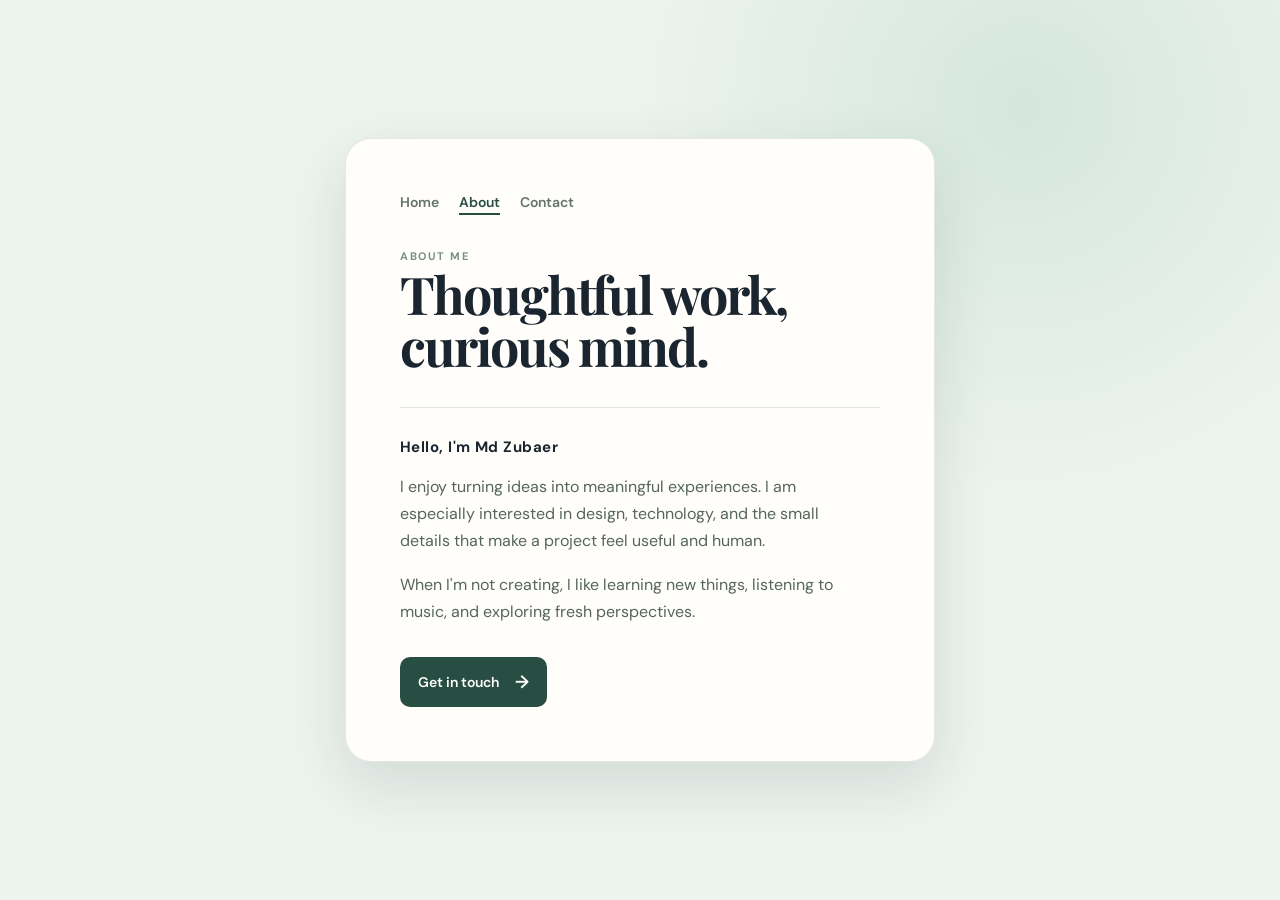
==== about.html @ 50d05885 "added about and contact page" ====
<!DOCTYPE html>
<html lang="en">
  <head>
    <meta charset="UTF-8" />
    <meta name="viewport" content="width=device-width, initial-scale=1.0" />
    <title>About | Md Zubaer</title>
    <link rel="preconnect" href="https://fonts.googleapis.com" />
    <link rel="preconnect" href="https://fonts.gstatic.com" crossorigin />
    <link href="https://fonts.googleapis.com/css2?family=DM+Sans:wght@400;500;600;700&family=Playfair+Display:wght@600;700&display=swap" rel="stylesheet" />
    <link rel="stylesheet" href="style.css" />
  </head>
  <body>
    <main class="profile-card page-card">
      <nav class="site-nav" aria-label="Primary navigation">
        <a href="index.html">Home</a>
        <a class="active" href="about.html" aria-current="page">About</a>
        <a href="contact.html">Contact</a>
      </nav>
      <p class="eyebrow">ABOUT ME</p>
      <h1>Thoughtful work,<br />curious mind.</h1>
      <div class="line"></div>
      <section class="content-section">
        <h2>Hello, I'm Md Zubaer</h2>
        <p>I enjoy turning ideas into meaningful experiences. I am especially interested in design, technology, and the small details that make a project feel useful and human.</p>
        <p>When I'm not creating, I like learning new things, listening to music, and exploring fresh perspectives.</p>
      </section>
      <a class="button-link" href="contact.html">Get in touch <span>&rarr;</span></a>
    </main>
  </body>
</html>
---- style.css ----
:root { color: #1b2530; background: #edf3ef; font-family: "DM Sans", sans-serif; }
* { box-sizing: border-box; }
body { min-height: 100vh; margin: 0; display: grid; place-items: center; padding: 24px; background: radial-gradient(circle at 80% 12%, #d4e7dd 0, transparent 30%), #edf3ef; }
.profile-card { width: min(100%, 590px); padding: clamp(30px, 7vw, 54px); background: #fffefa; border: 1px solid rgba(38, 67, 58, .12); border-radius: 26px; box-shadow: 0 22px 60px rgba(28, 52, 43, .13); }
.site-nav { display: flex; gap: 20px; margin-bottom: 38px; }
.site-nav a { color: #64746c; font-size: 14px; font-weight: 600; text-decoration: none; transition: color .2s; }
.site-nav a:hover, .site-nav a.active { color: #284d43; }
.site-nav a.active { text-decoration: underline; text-decoration-thickness: 2px; text-underline-offset: 6px; }
.intro { display: flex; align-items: center; gap: 22px; }
.avatar { width: 90px; height: 90px; display: grid; place-items: center; flex: 0 0 auto; border-radius: 50%; color: #fffefa; background: #284d43; font: 700 42px "Playfair Display", serif; box-shadow: inset 0 0 0 7px #dceae1; }
.eyebrow { margin: 0 0 5px; letter-spacing: .14em; font-size: 11px; font-weight: 700; color: #789087; }
h1 { margin: 0; font: 700 clamp(38px, 9vw, 52px)/1 "Playfair Display", serif; letter-spacing: -.04em; }
.role { margin: 8px 0 0; color: #64746c; font-size: 15px; }
.line { height: 1px; margin: 35px 0 29px; background: #dbe4df; }
h2 { margin: 0 0 10px; font-size: 15px; letter-spacing: .03em; }
.about p { max-width: 470px; margin: 0; color: #56655e; line-height: 1.7; }
.details { display: grid; gap: 15px; margin: 29px 0 32px; padding: 22px 0; border-block: 1px solid #e3eae6; }
.details div { display: grid; grid-template-columns: 110px 1fr; gap: 12px; }
.details span { color: #829089; font-size: 13px; }.details strong { font-size: 14px; font-weight: 600; }
button { display: inline-flex; align-items: center; gap: 16px; padding: 13px 18px; border: 0; border-radius: 10px; color: #fffefa; background: #284d43; font: 600 14px "DM Sans", sans-serif; cursor: pointer; transition: transform .2s, background .2s; }
button:hover { background: #193c32; transform: translateY(-2px); } button span { font-size: 18px; }
.button-link { display: inline-flex; align-items: center; gap: 16px; padding: 13px 18px; border-radius: 10px; color: #fffefa; background: #284d43; font-size: 14px; font-weight: 600; text-decoration: none; transition: transform .2s, background .2s; }
.button-link:hover { background: #193c32; transform: translateY(-2px); }.button-link span { font-size: 18px; }
.status { min-height: 20px; margin: 13px 0 0; color: #477063; font-size: 13px; }
.page-card h1 { max-width: 500px; }
.content-section { max-width: 470px; margin-bottom: 32px; }
.content-section p { color: #56655e; line-height: 1.7; }
form { display: grid; gap: 9px; margin-top: 25px; }
label { color: #56655e; font-size: 13px; font-weight: 600; }
input, textarea { width: 100%; padding: 11px 12px; border: 1px solid #dbe4df; border-radius: 8px; color: #1b2530; background: #fffefa; font: inherit; resize: vertical; }
input:focus, textarea:focus { outline: 2px solid #b7d4c5; border-color: #789087; }
form button { justify-self: start; margin-top: 7px; }
@media (max-width: 430px) { .intro { align-items: flex-start; gap: 15px; }.avatar { width: 70px; height: 70px; font-size: 32px; }.details div { grid-template-columns: 1fr; gap: 4px; } }
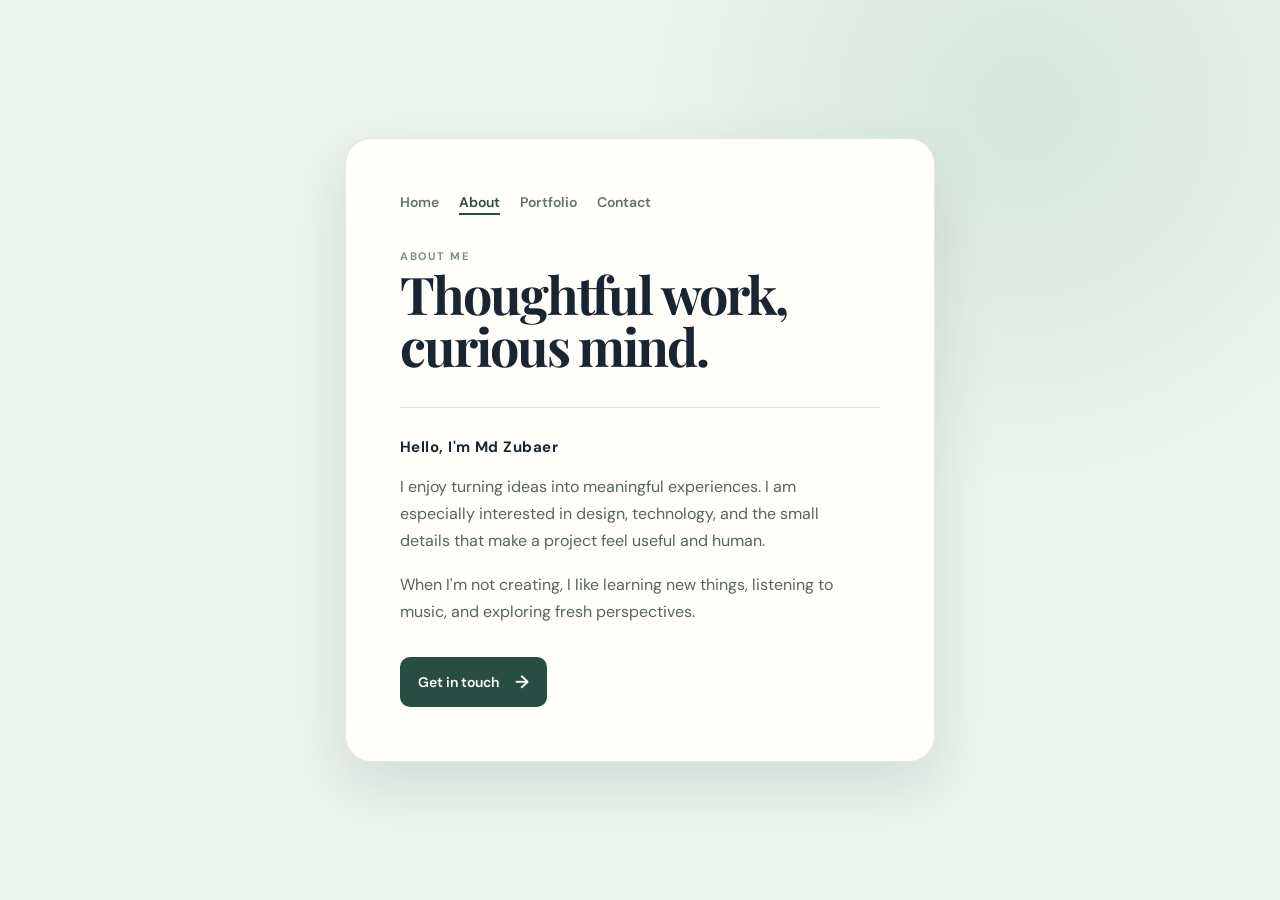
==== commit 78dcf758: "porfollio page added" ====
--- a/about.html
+++ b/about.html
@@ -14,6 +14,7 @@
       <nav class="site-nav" aria-label="Primary navigation">
         <a href="index.html">Home</a>
         <a class="active" href="about.html" aria-current="page">About</a>
+        <a href="portfolio.html">Portfolio</a>
         <a href="contact.html">Contact</a>
       </nav>
       <p class="eyebrow">ABOUT ME</p>
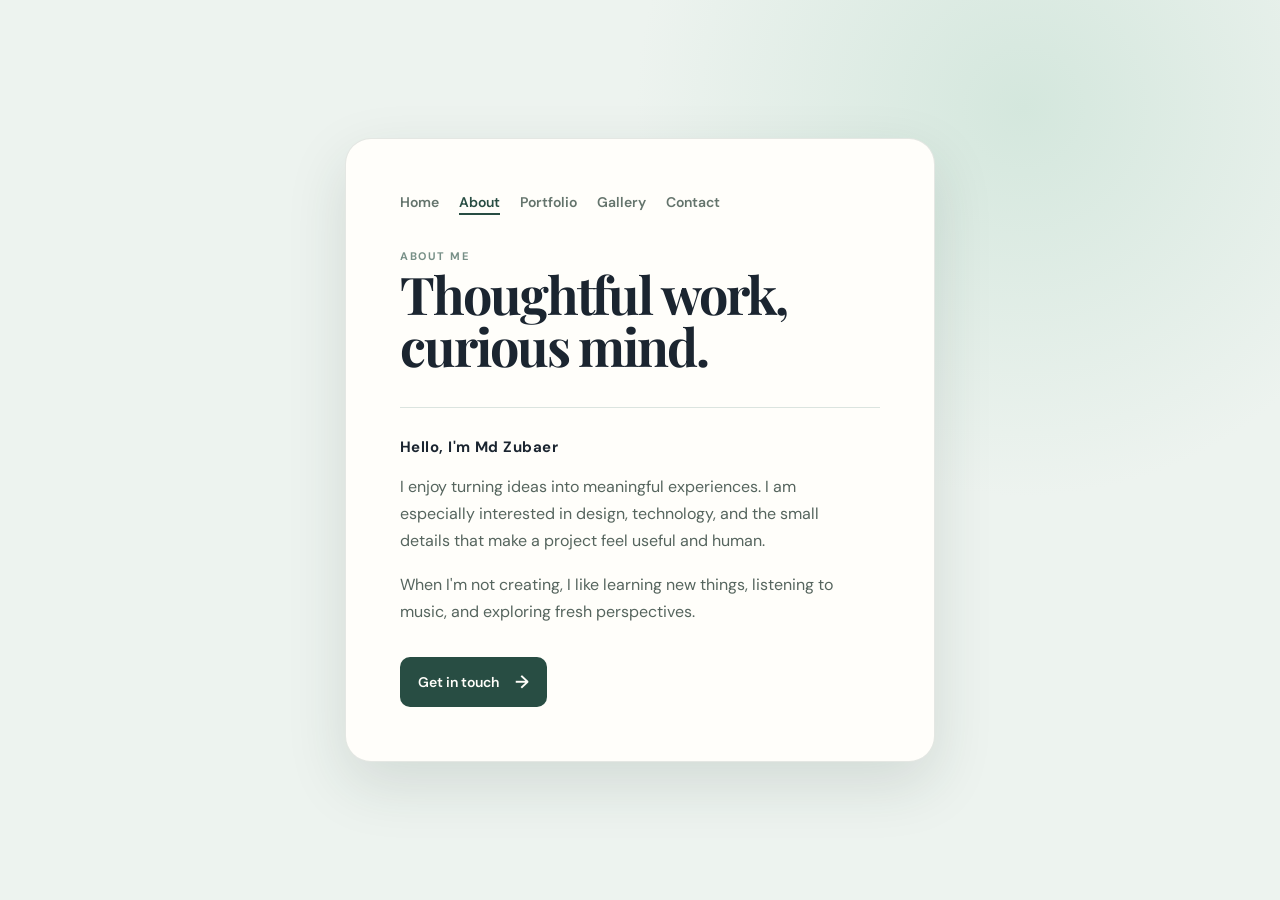
==== commit a00fec86: "added gallary page" ====
--- a/about.html
+++ b/about.html
@@ -15,6 +15,7 @@
         <a href="index.html">Home</a>
         <a class="active" href="about.html" aria-current="page">About</a>
         <a href="portfolio.html">Portfolio</a>
+        <a href="gallery.html">Gallery</a>
         <a href="contact.html">Contact</a>
       </nav>
       <p class="eyebrow">ABOUT ME</p>
